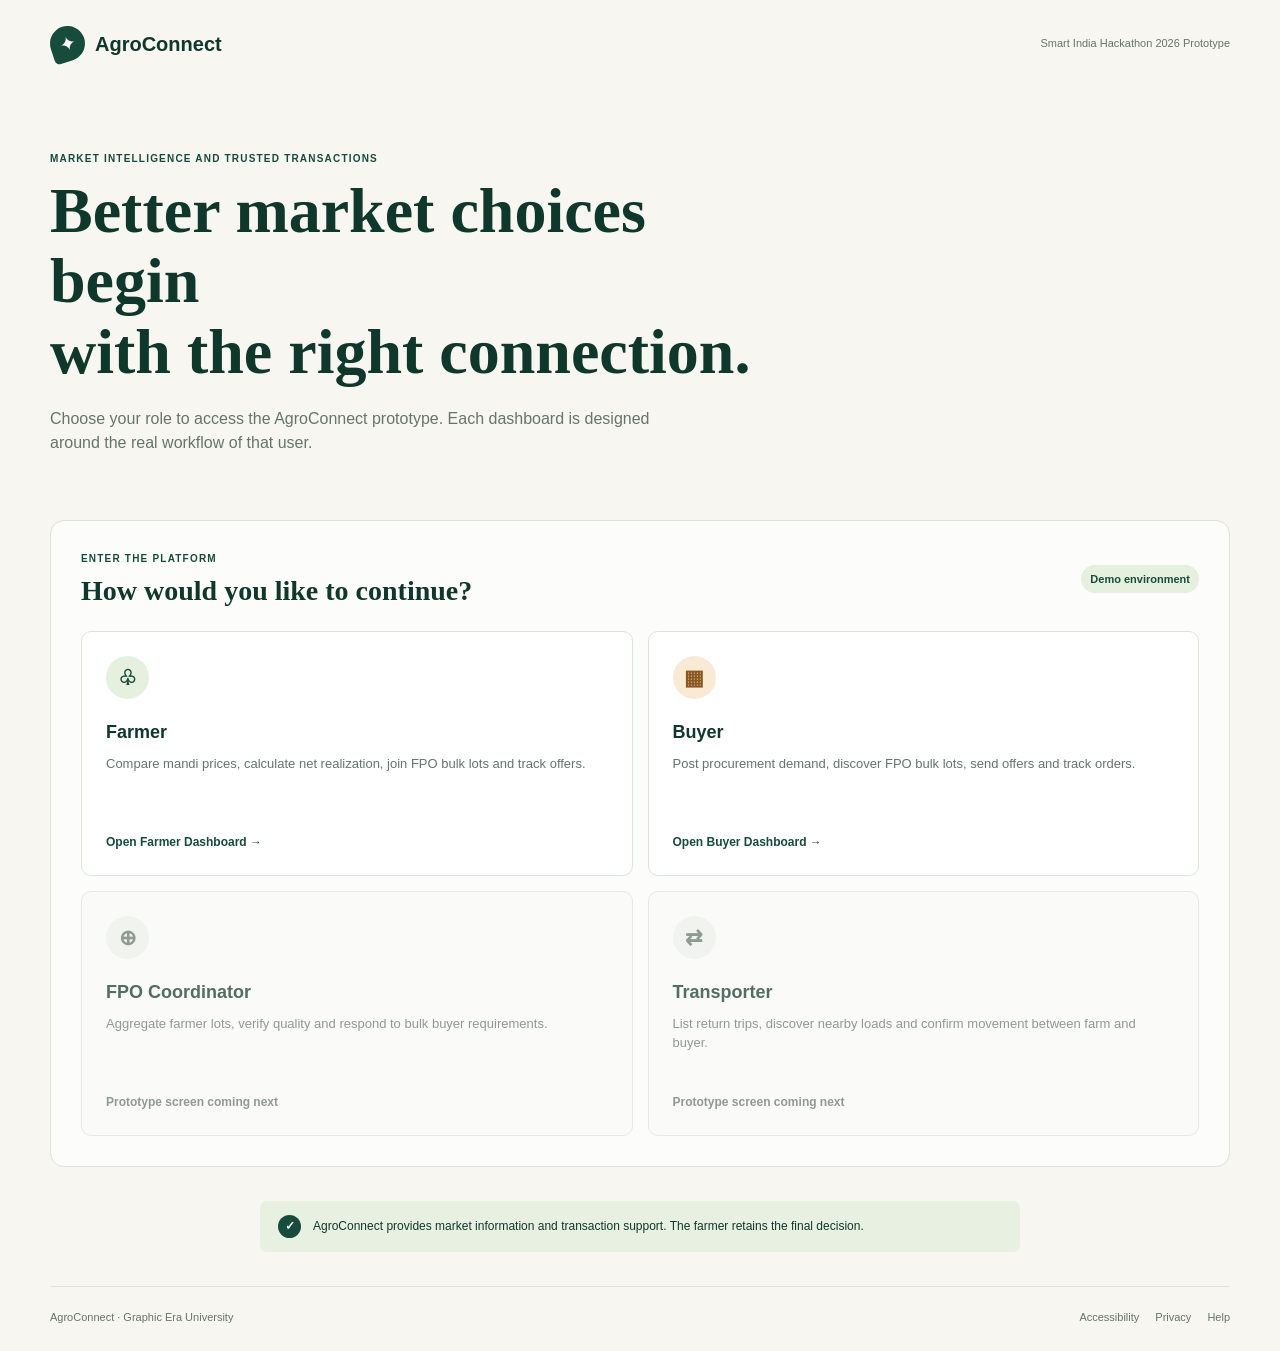
==== index.html @ 264f0317 "feat: add AgroConnect role-based dashboards" ====
<!DOCTYPE html>
<html lang="en">
<head>
  <meta charset="UTF-8">
  <meta name="viewport" content="width=device-width, initial-scale=1.0">

  <meta
    name="description"
    content="AgroConnect connects farmers, FPOs, buyers and transporters through clearer agricultural market linkages."
  >

  <title>AgroConnect | Market Linkage Platform</title>

  <link rel="stylesheet" href="css/home.css">
</head>

<body>
  <main class="portal-page">
    <header class="portal-header">
      <a class="portal-brand" href="index.html" aria-label="AgroConnect home">
        <span class="portal-brand-icon">✦</span>
        <strong>AgroConnect</strong>
      </a>

      <span class="portal-status">Smart India Hackathon 2026 Prototype</span>
    </header>

    <section class="portal-hero" aria-labelledby="portal-title">
      <p class="eyebrow">Market intelligence and trusted transactions</p>

      <h1 id="portal-title">
        Better market choices begin<br>
        with the right connection.
      </h1>

      <p class="portal-description">
        Choose your role to access the AgroConnect prototype.
        Each dashboard is designed around the real workflow of that user.
      </p>
    </section>

    <section class="role-section" aria-labelledby="role-title">
      <div class="role-heading">
        <div>
          <p class="eyebrow">Enter the platform</p>
          <h2 id="role-title">How would you like to continue?</h2>
        </div>

        <span class="demo-label">Demo environment</span>
      </div>

      <div class="role-grid">
        <a class="role-card farmer-role" href="farmer.html">
          <span class="role-icon">♧</span>

          <div>
            <h3>Farmer</h3>
            <p>
              Compare mandi prices, calculate net realization,
              join FPO bulk lots and track offers.
            </p>
          </div>

          <span class="role-action">Open Farmer Dashboard →</span>
        </a>

        <a class="role-card buyer-role" href="buyer.html">
          <span class="role-icon">▦</span>

          <div>
            <h3>Buyer</h3>
            <p>
              Post procurement demand, discover FPO bulk lots,
              send offers and track orders.
            </p>
          </div>

          <span class="role-action">Open Buyer Dashboard →</span>
        </a>

        <article class="role-card disabled-role">
          <span class="role-icon">⊕</span>

          <div>
            <h3>FPO Coordinator</h3>
            <p>
              Aggregate farmer lots, verify quality and respond
              to bulk buyer requirements.
            </p>
          </div>

          <span class="coming-soon">Prototype screen coming next</span>
        </article>

        <article class="role-card disabled-role">
          <span class="role-icon">⇄</span>

          <div>
            <h3>Transporter</h3>
            <p>
              List return trips, discover nearby loads and
              confirm movement between farm and buyer.
            </p>
          </div>

          <span class="coming-soon">Prototype screen coming next</span>
        </article>
      </div>
    </section>

    <section class="platform-note">
      <span class="note-icon">✓</span>

      <p>
        AgroConnect provides market information and transaction support.
        The farmer retains the final decision.
      </p>
    </section>

    <footer class="portal-footer">
      <span>AgroConnect · Graphic Era University</span>

      <nav>
        <a href="#accessibility">Accessibility</a>
        <a href="#privacy">Privacy</a>
        <a href="#help">Help</a>
      </nav>
    </footer>
  </main>
</body>
</html>
---- css/home.css ----
:root {
  --green: #174b3c;
  --green-dark: #10372c;
  --green-light: #e6f0df;
  --cream: #f7f6f1;
  --white: #ffffff;
  --text: #18332c;
  --muted: #64756e;
  --line: #dce4da;
  --orange: #d8893e;
}

* {
  box-sizing: border-box;
}

body {
  min-width: 320px;
  margin: 0;
  background: var(--cream);
  color: var(--text);
  font-family: Arial, "Segoe UI", sans-serif;
  line-height: 1.5;
}

a {
  color: inherit;
  text-decoration: none;
}

.portal-page {
  width: min(1180px, calc(100% - 40px));
  min-height: 100vh;
  margin: auto;
  padding: 26px 0;
}

.portal-header,
.role-heading,
.portal-footer {
  display: flex;
  align-items: center;
  justify-content: space-between;
  gap: 20px;
}

.portal-brand {
  display: flex;
  align-items: center;
  gap: 10px;
  color: var(--green-dark);
  font-size: 20px;
}

.portal-brand-icon {
  display: grid;
  width: 35px;
  height: 35px;
  place-items: center;
  border-radius: 50% 50% 50% 5px;
  background: var(--green);
  color: white;
  transform: rotate(-18deg);
}

.portal-status,
.demo-label {
  color: var(--muted);
  font-size: 11px;
}

.portal-hero {
  max-width: 750px;
  padding: 90px 0 65px;
}

.eyebrow {
  margin: 0 0 10px;
  color: var(--green);
  font-size: 10px;
  font-weight: bold;
  letter-spacing: 0.12em;
  text-transform: uppercase;
}

h1,
h2 {
  margin: 0;
  color: var(--green-dark);
  font-family: Georgia, serif;
  line-height: 1.1;
}

h1 {
  font-size: clamp(38px, 6vw, 64px);
}

h2 {
  font-size: 28px;
}

.portal-description {
  max-width: 650px;
  margin: 20px 0 0;
  color: var(--muted);
  font-size: 16px;
}

.role-section {
  padding: 30px;
  border: 1px solid var(--line);
  border-radius: 14px;
  background: rgba(255, 255, 255, 0.7);
}

.role-heading {
  margin-bottom: 24px;
}

.demo-label {
  padding: 6px 9px;
  border-radius: 20px;
  background: var(--green-light);
  color: var(--green);
  font-weight: bold;
}

.role-grid {
  display: grid;
  grid-template-columns: repeat(2, 1fr);
  gap: 15px;
}

.role-card {
  display: flex;
  flex-direction: column;
  min-height: 245px;
  padding: 24px;
  border: 1px solid var(--line);
  border-radius: 10px;
  background: var(--white);
}

a.role-card {
  transition: border-color 0.2s ease, transform 0.2s ease, box-shadow 0.2s ease;
}

a.role-card:hover {
  border-color: #9ebd92;
  box-shadow: 0 12px 25px rgba(30, 65, 46, 0.1);
  transform: translateY(-3px);
}

.role-icon {
  display: grid;
  width: 43px;
  height: 43px;
  place-items: center;
  border-radius: 50%;
  background: var(--green-light);
  color: var(--green);
  font-size: 21px;
  font-weight: bold;
}

.buyer-role .role-icon {
  background: #f9ead6;
  color: #8b571f;
}

.disabled-role {
  background: #fafaf7;
  opacity: 0.72;
}

.disabled-role .role-icon {
  background: #eef0eb;
  color: var(--muted);
}

.role-card h3 {
  margin: 20px 0 8px;
  color: var(--green-dark);
  font-size: 18px;
}

.role-card p {
  margin: 0;
  color: var(--muted);
  font-size: 13px;
}

.role-action,
.coming-soon {
  margin-top: auto;
  padding-top: 22px;
  color: var(--green);
  font-size: 12px;
  font-weight: bold;
}

.coming-soon {
  color: var(--muted);
}

.platform-note {
  display: flex;
  align-items: center;
  gap: 12px;
  max-width: 760px;
  margin: 34px auto;
  padding: 14px 18px;
  border-radius: 7px;
  background: #e8f1e1;
  color: var(--green-dark);
  font-size: 12px;
}

.platform-note p {
  margin: 0;
}

.note-icon {
  display: grid;
  width: 23px;
  height: 23px;
  flex: 0 0 23px;
  place-items: center;
  border-radius: 50%;
  background: var(--green);
  color: white;
  font-size: 12px;
  font-weight: bold;
}

.portal-footer {
  padding: 22px 0 0;
  border-top: 1px solid var(--line);
  color: var(--muted);
  font-size: 11px;
}

.portal-footer nav {
  display: flex;
  gap: 16px;
}

.portal-footer a:hover {
  color: var(--green);
  text-decoration: underline;
}

@media (max-width: 700px) {
  .portal-page {
    width: min(100% - 32px, 540px);
  }

  .portal-header,
  .role-heading,
  .portal-footer {
    align-items: flex-start;
    flex-direction: column;
  }

  .portal-hero {
    padding: 65px 0 45px;
  }

  .role-section {
    padding: 20px;
  }

  .role-grid {
    grid-template-columns: 1fr;
  }

  .role-card {
    min-height: 215px;
  }

  .portal-footer nav {
    flex-wrap: wrap;
  }
}
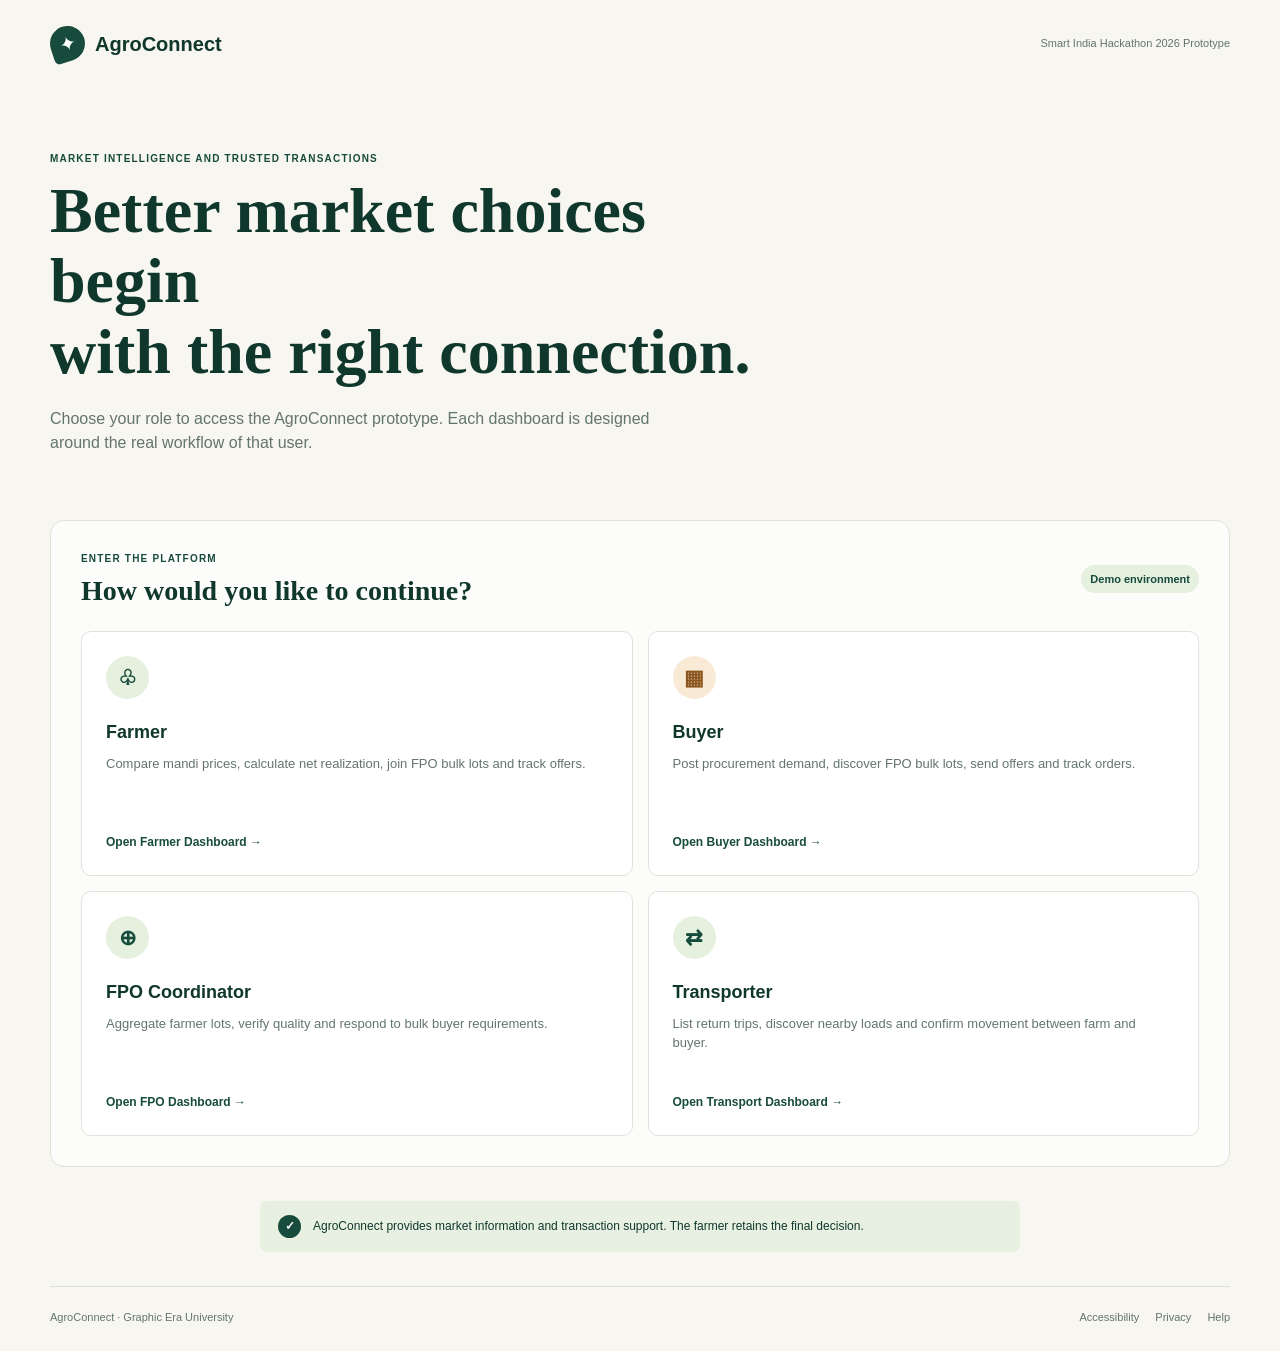
==== commit 15dabf45: "feat: connect FPO and transport dashboards" ====
--- a/index.html
+++ b/index.html
@@ -78,33 +78,32 @@
           <span class="role-action">Open Buyer Dashboard →</span>
         </a>
 
-        <article class="role-card disabled-role">
-          <span class="role-icon">⊕</span>
+       <a class="role-card fpo-role" href="fpo.html">
+       <span class="role-icon">⊕</span>
 
-          <div>
-            <h3>FPO Coordinator</h3>
-            <p>
-              Aggregate farmer lots, verify quality and respond
-              to bulk buyer requirements.
-            </p>
-          </div>
+       <div>
+        <h3>FPO Coordinator</h3>
+        <p>
+          Aggregate farmer lots, verify quality and respond
+          to bulk buyer requirements.
+       </p>
+      </div>
 
-          <span class="coming-soon">Prototype screen coming next</span>
-        </article>
+      <span class="role-action">Open FPO Dashboard →</span>
+    </a>
+        <a class="role-card transporter-role" href="transport.html">
+        <span class="role-icon">⇄</span>
 
-        <article class="role-card disabled-role">
-          <span class="role-icon">⇄</span>
+       <div>
+         <h3>Transporter</h3>
+         <p>
+           List return trips, discover nearby loads and
+           confirm movement between farm and buyer.
+        </p>
+     </div>
 
-          <div>
-            <h3>Transporter</h3>
-            <p>
-              List return trips, discover nearby loads and
-              confirm movement between farm and buyer.
-            </p>
-          </div>
-
-          <span class="coming-soon">Prototype screen coming next</span>
-        </article>
+       <span class="role-action">Open Transport Dashboard →</span>
+      </a>
       </div>
     </section>
 
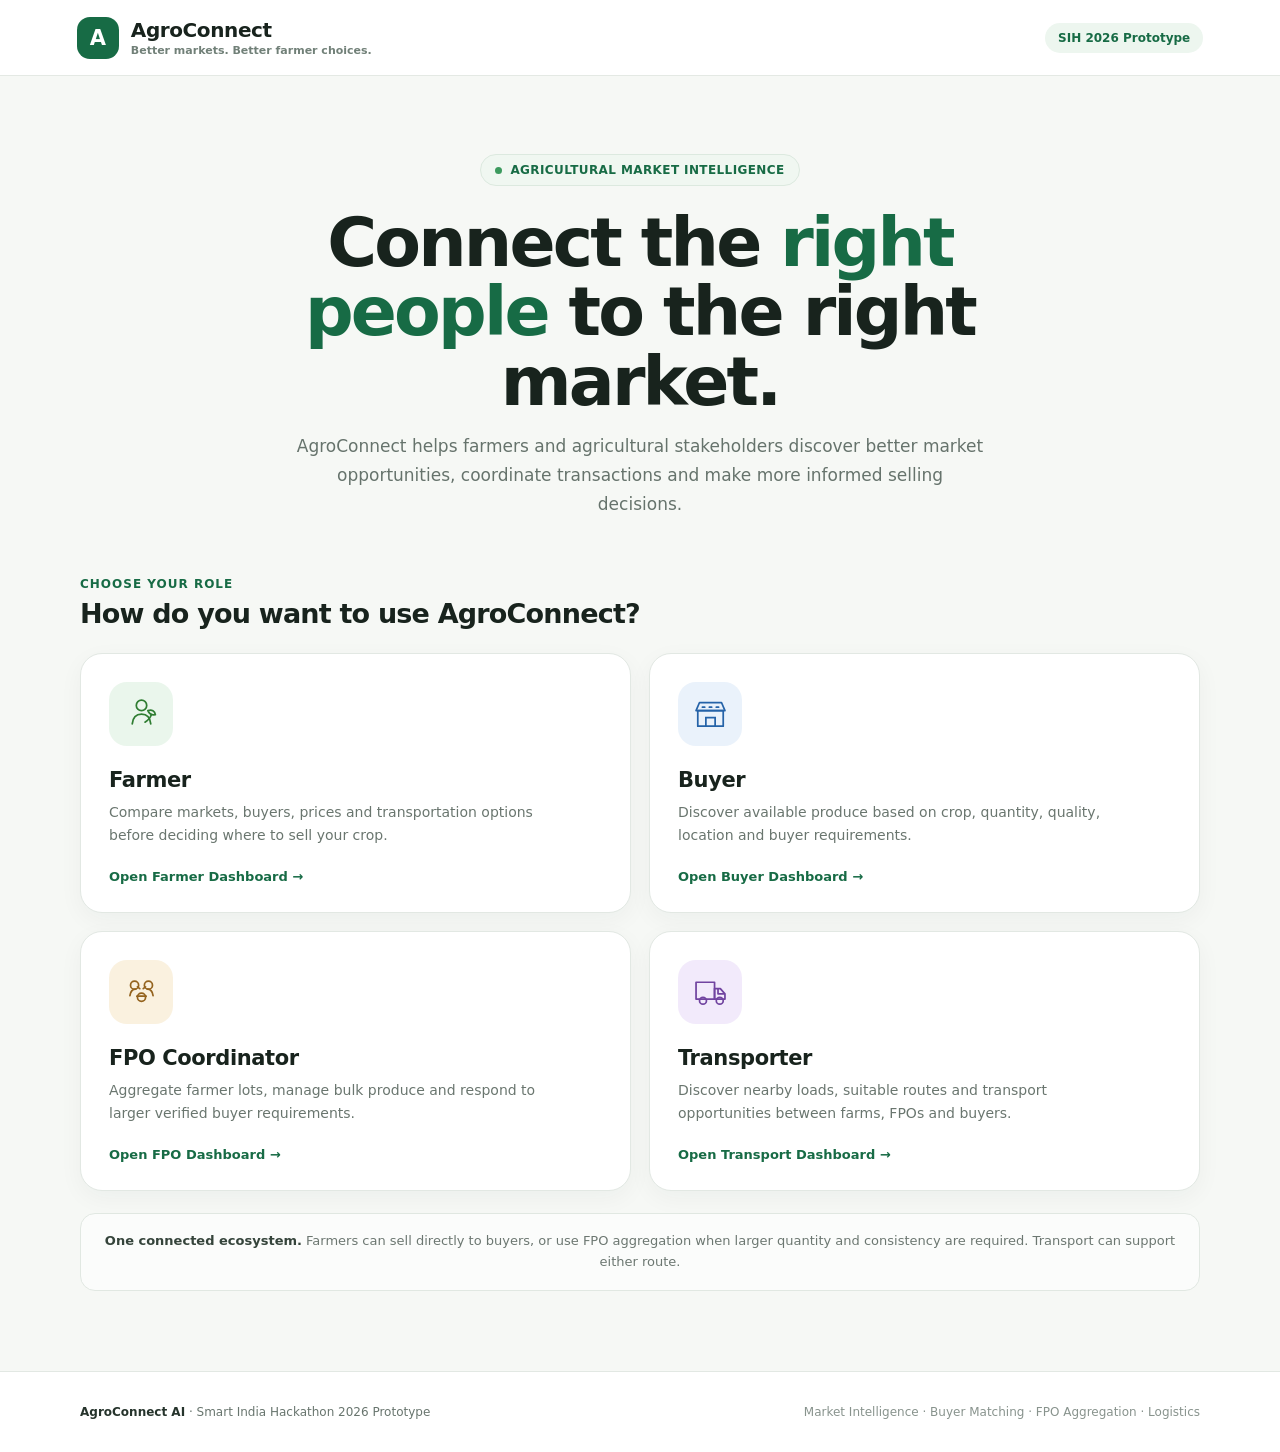
==== commit ffe44030: "feat: improve dashboards and connect stakeholder flows" ====
--- a/index.html
+++ b/index.html
@@ -6,125 +6,956 @@
 
   <meta
     name="description"
-    content="AgroConnect connects farmers, FPOs, buyers and transporters through clearer agricultural market linkages."
+    content="AgroConnect AI - Market intelligence and transaction platform connecting farmers, buyers, FPOs and transporters."
   >
 
-  <title>AgroConnect | Market Linkage Platform</title>
-
-  <link rel="stylesheet" href="css/home.css">
+  <title>AgroConnect AI | Market Intelligence Platform</title>
+
+  <style>
+    /* =========================================================
+       RESET
+       ========================================================= */
+
+    * {
+      margin: 0;
+      padding: 0;
+      box-sizing: border-box;
+    }
+
+    html {
+      scroll-behavior: smooth;
+    }
+
+    body {
+      font-family:
+        Inter,
+        ui-sans-serif,
+        system-ui,
+        -apple-system,
+        BlinkMacSystemFont,
+        "Segoe UI",
+        sans-serif;
+
+      background: #f6f8f5;
+      color: #18231d;
+      min-height: 100vh;
+    }
+
+    a {
+      color: inherit;
+      text-decoration: none;
+    }
+
+    button {
+      font: inherit;
+    }
+
+    /* =========================================================
+       MAIN PAGE
+       ========================================================= */
+
+    .page {
+      min-height: 100vh;
+      display: flex;
+      flex-direction: column;
+    }
+
+    /* =========================================================
+       HEADER
+       ========================================================= */
+
+    .topbar {
+      width: 100%;
+      min-height: 76px;
+
+      display: flex;
+      align-items: center;
+      justify-content: space-between;
+
+      padding: 0 6vw;
+
+      background: rgba(255, 255, 255, 0.96);
+      border-bottom: 1px solid #e4e9e4;
+
+      position: sticky;
+      top: 0;
+      z-index: 100;
+    }
+
+    .brand {
+      display: flex;
+      align-items: center;
+      gap: 12px;
+    }
+
+    .brand-mark {
+      width: 42px;
+      height: 42px;
+
+      display: grid;
+      place-items: center;
+
+      border-radius: 13px;
+
+      background: #176b45;
+      color: white;
+
+      font-size: 21px;
+      font-weight: 800;
+    }
+
+    .brand-text strong {
+      display: block;
+
+      font-size: 20px;
+      line-height: 1.1;
+      letter-spacing: -0.4px;
+    }
+
+    .brand-text span {
+      display: block;
+
+      margin-top: 3px;
+
+      color: #718078;
+      font-size: 11px;
+      font-weight: 600;
+    }
+
+    .header-badge {
+      padding: 8px 13px;
+
+      border-radius: 999px;
+
+      background: #edf6ef;
+      color: #176b45;
+
+      font-size: 12px;
+      font-weight: 700;
+    }
+
+    /* =========================================================
+       HERO
+       ========================================================= */
+
+    .hero {
+      width: min(1120px, 90%);
+      margin: 0 auto;
+
+      padding: 78px 0 48px;
+
+      text-align: center;
+    }
+
+    .hero-label {
+      display: inline-flex;
+      align-items: center;
+      gap: 8px;
+
+      padding: 8px 14px;
+
+      border: 1px solid #dce9df;
+      border-radius: 999px;
+
+      background: #f0f7f1;
+      color: #176b45;
+
+      font-size: 12px;
+      font-weight: 800;
+      letter-spacing: 0.4px;
+      text-transform: uppercase;
+    }
+
+    .hero-label-dot {
+      width: 7px;
+      height: 7px;
+
+      border-radius: 50%;
+      background: #3c9a5e;
+    }
+
+    .hero h1 {
+      max-width: 820px;
+      margin: 22px auto 16px;
+
+      font-size: clamp(38px, 6vw, 68px);
+      line-height: 1.02;
+
+      letter-spacing: -2.8px;
+      font-weight: 800;
+    }
+
+    .hero h1 span {
+      color: #176b45;
+    }
+
+    .hero-description {
+      max-width: 690px;
+      margin: 0 auto;
+
+      color: #66736c;
+
+      font-size: 17px;
+      line-height: 1.7;
+    }
+
+    /* =========================================================
+       ROLE SECTION
+       ========================================================= */
+
+    .roles-section {
+      width: min(1120px, 90%);
+      margin: 0 auto;
+
+      padding: 10px 0 80px;
+    }
+
+    .section-heading {
+      margin-bottom: 24px;
+    }
+
+    .section-heading p {
+      margin-bottom: 7px;
+
+      color: #176b45;
+
+      font-size: 12px;
+      font-weight: 800;
+      letter-spacing: 1px;
+      text-transform: uppercase;
+    }
+
+    .section-heading h2 {
+      font-size: 27px;
+      letter-spacing: -0.8px;
+    }
+
+    /* =========================================================
+       ROLE GRID
+       ========================================================= */
+
+    .role-grid {
+      display: grid;
+
+      grid-template-columns: repeat(2, minmax(0, 1fr));
+
+      gap: 18px;
+    }
+
+    /* =========================================================
+       ROLE CARD
+       ========================================================= */
+
+    .role-card {
+      min-height: 220px;
+
+      position: relative;
+
+      display: flex;
+      flex-direction: column;
+
+      padding: 28px;
+
+      background: #ffffff;
+
+      border: 1px solid #e2e8e3;
+      border-radius: 22px;
+
+      box-shadow:
+        0 7px 24px rgba(30, 55, 40, 0.045);
+
+      transition:
+        transform 0.2s ease,
+        border-color 0.2s ease,
+        box-shadow 0.2s ease;
+    }
+
+    .role-card:hover {
+      transform: translateY(-4px);
+
+      border-color: #bcd8c5;
+
+      box-shadow:
+        0 15px 35px rgba(30, 55, 40, 0.09);
+    }
+
+    /* =========================================================
+       MEANINGFUL ROLE ICONS
+       ========================================================= */
+
+    .role-icon {
+      width: 64px;
+      height: 64px;
+
+      display: grid;
+      place-items: center;
+
+      margin-bottom: 22px;
+
+      border-radius: 18px;
+    }
+
+    .role-icon svg {
+      width: 37px;
+      height: 37px;
+
+      display: block;
+    }
+
+    /* Farmer */
+
+    .farmer-icon {
+      background: #eaf6ec;
+      color: #2f7d32;
+    }
+
+    /* Buyer */
+
+    .buyer-icon {
+      background: #eaf2fb;
+      color: #2563a8;
+    }
+
+    /* FPO */
+
+    .fpo-icon {
+      background: #faf1df;
+      color: #94631e;
+    }
+
+    /* Transporter */
+
+    .transporter-icon {
+      background: #f2eafb;
+      color: #7144a0;
+    }
+
+    /* =========================================================
+       CARD TEXT
+       ========================================================= */
+
+    .role-card h3 {
+      margin-bottom: 9px;
+
+      font-size: 21px;
+      letter-spacing: -0.4px;
+    }
+
+    .role-card p {
+      max-width: 430px;
+
+      color: #6a766f;
+
+      font-size: 14px;
+      line-height: 1.65;
+    }
+
+    .role-action {
+      margin-top: auto;
+      padding-top: 22px;
+
+      color: #176b45;
+
+      font-size: 13px;
+      font-weight: 800;
+    }
+
+    /* =========================================================
+       SMALL ROLE DESCRIPTION
+       ========================================================= */
+
+    .role-note {
+      margin-top: 22px;
+      padding: 17px 20px;
+
+      border: 1px solid #e1e8e2;
+      border-radius: 15px;
+
+      background: #fbfcfb;
+
+      color: #6c7771;
+
+      font-size: 13px;
+      line-height: 1.6;
+
+      text-align: center;
+    }
+
+    .role-note strong {
+      color: #35443b;
+    }
+
+    /* =========================================================
+       FOOTER
+       ========================================================= */
+
+    footer {
+      margin-top: auto;
+
+      border-top: 1px solid #e2e8e3;
+
+      background: #ffffff;
+    }
+
+    .footer-inner {
+      width: min(1120px, 90%);
+      min-height: 80px;
+
+      margin: 0 auto;
+
+      display: flex;
+      align-items: center;
+      justify-content: space-between;
+
+      gap: 20px;
+    }
+
+    .footer-brand {
+      color: #68756e;
+      font-size: 12px;
+    }
+
+    .footer-brand strong {
+      color: #26342c;
+    }
+
+    .footer-right {
+      color: #88938d;
+      font-size: 12px;
+    }
+
+    /* =========================================================
+       RESPONSIVE
+       ========================================================= */
+
+    @media (max-width: 800px) {
+
+      .topbar {
+        padding: 0 5%;
+      }
+
+      .hero {
+        padding-top: 58px;
+      }
+
+      .hero h1 {
+        letter-spacing: -1.8px;
+      }
+
+      .role-grid {
+        grid-template-columns: 1fr;
+      }
+
+      .footer-inner {
+        flex-direction: column;
+        justify-content: center;
+
+        padding: 20px 0;
+      }
+    }
+
+    @media (max-width: 520px) {
+
+      .topbar {
+        min-height: 66px;
+      }
+
+      .brand-mark {
+        width: 38px;
+        height: 38px;
+      }
+
+      .brand-text strong {
+        font-size: 18px;
+      }
+
+      .brand-text span {
+        font-size: 10px;
+      }
+
+      .header-badge {
+        display: none;
+      }
+
+      .hero {
+        width: 88%;
+        padding: 48px 0 35px;
+      }
+
+      .hero h1 {
+        font-size: 40px;
+        letter-spacing: -1.7px;
+      }
+
+      .hero-description {
+        font-size: 15px;
+      }
+
+      .roles-section {
+        width: 88%;
+        padding-bottom: 55px;
+      }
+
+      .role-card {
+        min-height: 205px;
+        padding: 23px;
+        border-radius: 19px;
+      }
+
+      .role-icon {
+        width: 56px;
+        height: 56px;
+        margin-bottom: 18px;
+        border-radius: 16px;
+      }
+
+      .role-icon svg {
+        width: 32px;
+        height: 32px;
+      }
+
+      .role-card h3 {
+        font-size: 19px;
+      }
+    }
+  </style>
 </head>
 
 <body>
-  <main class="portal-page">
-    <header class="portal-header">
-      <a class="portal-brand" href="index.html" aria-label="AgroConnect home">
-        <span class="portal-brand-icon">✦</span>
-        <strong>AgroConnect</strong>
+
+  <div class="page">
+
+    <!-- =======================================================
+         HEADER
+         ======================================================= -->
+
+    <header class="topbar">
+
+      <a href="index.html" class="brand" aria-label="AgroConnect home">
+
+        <span class="brand-mark" aria-hidden="true">
+          A
+        </span>
+
+        <span class="brand-text">
+          <strong>AgroConnect</strong>
+          <span>Better markets. Better farmer choices.</span>
+        </span>
+
       </a>
 
-      <span class="portal-status">Smart India Hackathon 2026 Prototype</span>
+      <span class="header-badge">
+        SIH 2026 Prototype
+      </span>
+
     </header>
 
-    <section class="portal-hero" aria-labelledby="portal-title">
-      <p class="eyebrow">Market intelligence and trusted transactions</p>
-
-      <h1 id="portal-title">
-        Better market choices begin<br>
-        with the right connection.
-      </h1>
-
-      <p class="portal-description">
-        Choose your role to access the AgroConnect prototype.
-        Each dashboard is designed around the real workflow of that user.
-      </p>
-    </section>
-
-    <section class="role-section" aria-labelledby="role-title">
-      <div class="role-heading">
-        <div>
-          <p class="eyebrow">Enter the platform</p>
-          <h2 id="role-title">How would you like to continue?</h2>
+
+    <!-- =======================================================
+         HERO
+         ======================================================= -->
+
+    <main>
+
+      <section class="hero">
+
+        <span class="hero-label">
+          <span class="hero-label-dot"></span>
+          Agricultural Market Intelligence
+        </span>
+
+        <h1>
+          Connect the
+          <span>right people</span>
+          to the right market.
+        </h1>
+
+        <p class="hero-description">
+          AgroConnect helps farmers and agricultural stakeholders
+          discover better market opportunities, coordinate transactions
+          and make more informed selling decisions.
+        </p>
+
+      </section>
+
+
+      <!-- =====================================================
+           ROLE SELECTION
+           ===================================================== -->
+
+      <section class="roles-section">
+
+        <div class="section-heading">
+          <p>Choose your role</p>
+          <h2>How do you want to use AgroConnect?</h2>
         </div>
 
-        <span class="demo-label">Demo environment</span>
+
+        <div class="role-grid">
+
+
+          <!-- =================================================
+               FARMER
+               ================================================= -->
+
+          <a
+            class="role-card farmer-role"
+            href="farmer.html"
+            aria-label="Open Farmer Dashboard"
+          >
+
+            <span class="role-icon farmer-icon" aria-hidden="true">
+
+              <!-- Farmer SVG -->
+              <svg
+                viewBox="0 0 64 64"
+                fill="none"
+                xmlns="http://www.w3.org/2000/svg"
+              >
+
+                <circle
+                  cx="32"
+                  cy="18"
+                  r="9"
+                  stroke="currentColor"
+                  stroke-width="3"
+                />
+
+                <path
+                  d="M16 50C17 39 23 33 32 33C41 33 47 39 48 50"
+                  stroke="currentColor"
+                  stroke-width="3"
+                  stroke-linecap="round"
+                />
+
+                <path
+                  d="M43 27C50 24 55 28 56 34C50 35 45 32 43 27Z"
+                  stroke="currentColor"
+                  stroke-width="3"
+                  stroke-linejoin="round"
+                />
+
+                <path
+                  d="M49 34C47 40 43 44 38 47"
+                  stroke="currentColor"
+                  stroke-width="3"
+                  stroke-linecap="round"
+                />
+
+              </svg>
+
+            </span>
+
+
+            <h3>Farmer</h3>
+
+            <p>
+              Compare markets, buyers, prices and transportation
+              options before deciding where to sell your crop.
+            </p>
+
+            <span class="role-action">
+              Open Farmer Dashboard →
+            </span>
+
+          </a>
+
+
+          <!-- =================================================
+               BUYER
+               ================================================= -->
+
+          <a
+            class="role-card buyer-role"
+            href="buyer.html"
+            aria-label="Open Buyer Dashboard"
+          >
+
+            <span class="role-icon buyer-icon" aria-hidden="true">
+
+              <!-- Buyer / Marketplace SVG -->
+              <svg
+                viewBox="0 0 64 64"
+                fill="none"
+                xmlns="http://www.w3.org/2000/svg"
+              >
+
+                <path
+                  d="M10 27H54V54H10V27Z"
+                  stroke="currentColor"
+                  stroke-width="3"
+                  stroke-linejoin="round"
+                />
+
+                <path
+                  d="M7 27L13 13H51L57 27H7Z"
+                  stroke="currentColor"
+                  stroke-width="3"
+                  stroke-linejoin="round"
+                />
+
+                <path
+                  d="M24 54V39H40V54"
+                  stroke="currentColor"
+                  stroke-width="3"
+                />
+
+                <path
+                  d="M18 21H22"
+                  stroke="currentColor"
+                  stroke-width="3"
+                  stroke-linecap="round"
+                />
+
+                <path
+                  d="M30 21H34"
+                  stroke="currentColor"
+                  stroke-width="3"
+                  stroke-linecap="round"
+                />
+
+                <path
+                  d="M42 21H46"
+                  stroke="currentColor"
+                  stroke-width="3"
+                  stroke-linecap="round"
+                />
+
+              </svg>
+
+            </span>
+
+
+            <h3>Buyer</h3>
+
+            <p>
+              Discover available produce based on crop, quantity,
+              quality, location and buyer requirements.
+            </p>
+
+            <span class="role-action">
+              Open Buyer Dashboard →
+            </span>
+
+          </a>
+
+
+          <!-- =================================================
+               FPO
+               ================================================= -->
+
+          <a
+            class="role-card fpo-role"
+            href="fpo.html"
+            aria-label="Open FPO Coordinator Dashboard"
+          >
+
+            <span class="role-icon fpo-icon" aria-hidden="true">
+
+              <!-- FPO / Farmer Group SVG -->
+              <svg
+                viewBox="0 0 64 64"
+                fill="none"
+                xmlns="http://www.w3.org/2000/svg"
+              >
+
+                <circle
+                  cx="20"
+                  cy="21"
+                  r="7"
+                  stroke="currentColor"
+                  stroke-width="3"
+                />
+
+                <circle
+                  cx="44"
+                  cy="21"
+                  r="7"
+                  stroke="currentColor"
+                  stroke-width="3"
+                />
+
+                <circle
+                  cx="32"
+                  cy="42"
+                  r="7"
+                  stroke="currentColor"
+                  stroke-width="3"
+                />
+
+                <path
+                  d="M25 24L29 27"
+                  stroke="currentColor"
+                  stroke-width="3"
+                  stroke-linecap="round"
+                />
+
+                <path
+                  d="M39 24L35 27"
+                  stroke="currentColor"
+                  stroke-width="3"
+                  stroke-linecap="round"
+                />
+
+                <path
+                  d="M24 40H40"
+                  stroke="currentColor"
+                  stroke-width="3"
+                  stroke-linecap="round"
+                />
+
+                <path
+                  d="M12 39C13 32 17 28 22 28"
+                  stroke="currentColor"
+                  stroke-width="3"
+                  stroke-linecap="round"
+                />
+
+                <path
+                  d="M52 39C51 32 47 28 42 28"
+                  stroke="currentColor"
+                  stroke-width="3"
+                  stroke-linecap="round"
+                />
+
+              </svg>
+
+            </span>
+
+
+            <h3>FPO Coordinator</h3>
+
+            <p>
+              Aggregate farmer lots, manage bulk produce and
+              respond to larger verified buyer requirements.
+            </p>
+
+            <span class="role-action">
+              Open FPO Dashboard →
+            </span>
+
+          </a>
+
+
+          <!-- =================================================
+               TRANSPORTER
+               ================================================= -->
+
+          <a
+            class="role-card transporter-role"
+            href="transport.html"
+            aria-label="Open Transporter Dashboard"
+          >
+
+            <span
+              class="role-icon transporter-icon"
+              aria-hidden="true"
+            >
+
+              <!-- Transport Truck SVG -->
+              <svg
+                viewBox="0 0 64 64"
+                fill="none"
+                xmlns="http://www.w3.org/2000/svg"
+              >
+
+                <path
+                  d="M7 16H39V45H7V16Z"
+                  stroke="currentColor"
+                  stroke-width="3"
+                  stroke-linejoin="round"
+                />
+
+                <path
+                  d="M39 27H49L57 36V45H39V27Z"
+                  stroke="currentColor"
+                  stroke-width="3"
+                  stroke-linejoin="round"
+                />
+
+                <circle
+                  cx="19"
+                  cy="48"
+                  r="6"
+                  stroke="currentColor"
+                  stroke-width="3"
+                />
+
+                <circle
+                  cx="48"
+                  cy="48"
+                  r="6"
+                  stroke="currentColor"
+                  stroke-width="3"
+                />
+
+                <path
+                  d="M45 27V36H57"
+                  stroke="currentColor"
+                  stroke-width="3"
+                  stroke-linejoin="round"
+                />
+
+              </svg>
+
+            </span>
+
+
+            <h3>Transporter</h3>
+
+            <p>
+              Discover nearby loads, suitable routes and
+              transport opportunities between farms, FPOs and buyers.
+            </p>
+
+            <span class="role-action">
+              Open Transport Dashboard →
+            </span>
+
+          </a>
+
+
+        </div>
+
+
+        <!-- =====================================================
+             ROLE NOTE
+             ===================================================== -->
+
+        <div class="role-note">
+          <strong>One connected ecosystem.</strong>
+          Farmers can sell directly to buyers, or use FPO aggregation
+          when larger quantity and consistency are required.
+          Transport can support either route.
+        </div>
+
+      </section>
+
+    </main>
+
+
+    <!-- =======================================================
+         FOOTER
+         ======================================================= -->
+
+    <footer>
+
+      <div class="footer-inner">
+
+        <div class="footer-brand">
+          <strong>AgroConnect AI</strong>
+          · Smart India Hackathon 2026 Prototype
+        </div>
+
+        <div class="footer-right">
+          Market Intelligence · Buyer Matching · FPO Aggregation · Logistics
+        </div>
+
       </div>
 
-      <div class="role-grid">
-        <a class="role-card farmer-role" href="farmer.html">
-          <span class="role-icon">♧</span>
-
-          <div>
-            <h3>Farmer</h3>
-            <p>
-              Compare mandi prices, calculate net realization,
-              join FPO bulk lots and track offers.
-            </p>
-          </div>
-
-          <span class="role-action">Open Farmer Dashboard →</span>
-        </a>
-
-        <a class="role-card buyer-role" href="buyer.html">
-          <span class="role-icon">▦</span>
-
-          <div>
-            <h3>Buyer</h3>
-            <p>
-              Post procurement demand, discover FPO bulk lots,
-              send offers and track orders.
-            </p>
-          </div>
-
-          <span class="role-action">Open Buyer Dashboard →</span>
-        </a>
-
-       <a class="role-card fpo-role" href="fpo.html">
-       <span class="role-icon">⊕</span>
-
-       <div>
-        <h3>FPO Coordinator</h3>
-        <p>
-          Aggregate farmer lots, verify quality and respond
-          to bulk buyer requirements.
-       </p>
-      </div>
-
-      <span class="role-action">Open FPO Dashboard →</span>
-    </a>
-        <a class="role-card transporter-role" href="transport.html">
-        <span class="role-icon">⇄</span>
-
-       <div>
-         <h3>Transporter</h3>
-         <p>
-           List return trips, discover nearby loads and
-           confirm movement between farm and buyer.
-        </p>
-     </div>
-
-       <span class="role-action">Open Transport Dashboard →</span>
-      </a>
-      </div>
-    </section>
-
-    <section class="platform-note">
-      <span class="note-icon">✓</span>
-
-      <p>
-        AgroConnect provides market information and transaction support.
-        The farmer retains the final decision.
-      </p>
-    </section>
-
-    <footer class="portal-footer">
-      <span>AgroConnect · Graphic Era University</span>
-
-      <nav>
-        <a href="#accessibility">Accessibility</a>
-        <a href="#privacy">Privacy</a>
-        <a href="#help">Help</a>
-      </nav>
     </footer>
-  </main>
+
+  </div>
+
 </body>
 </html>
